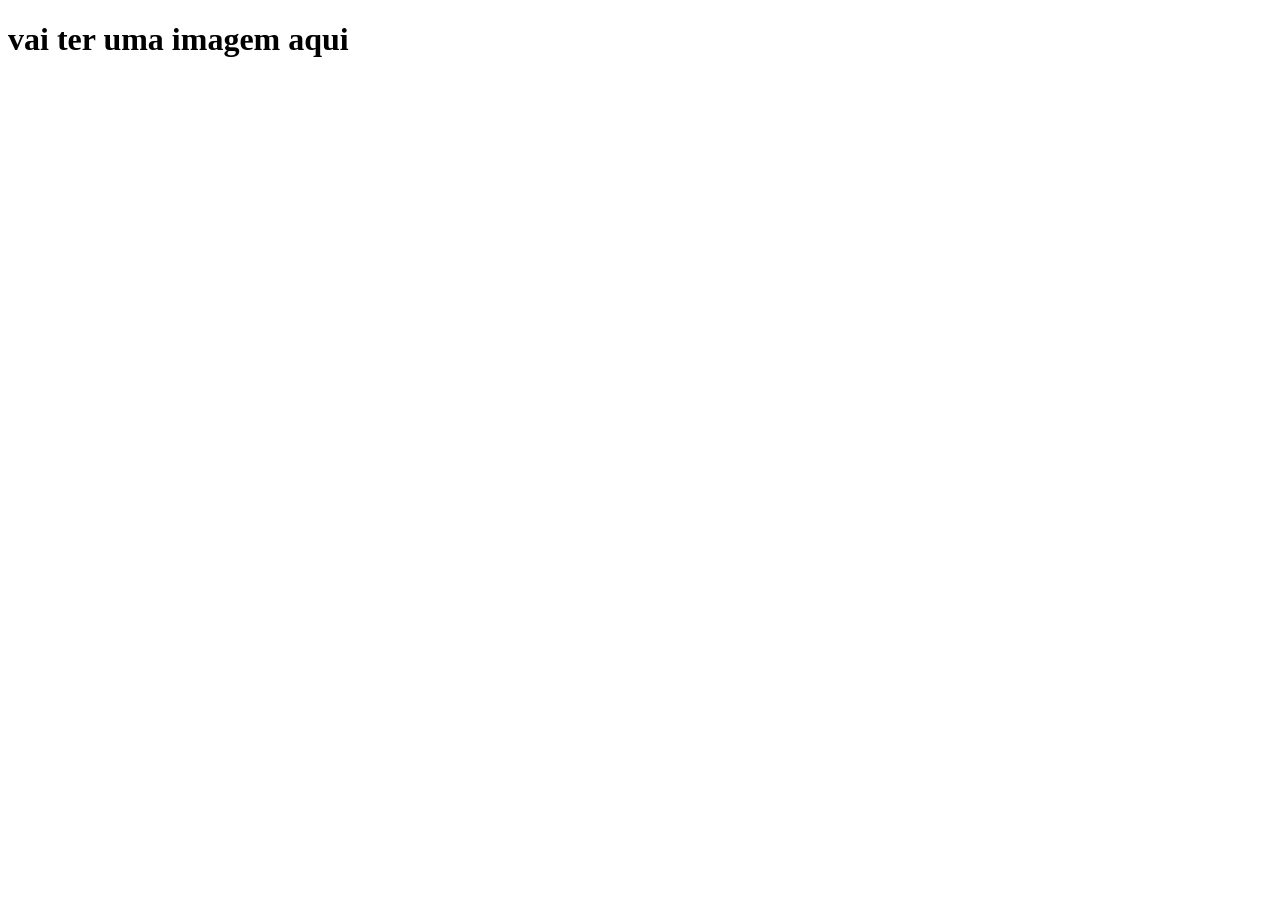
==== index.html @ 0fbf9ec9 "Add files via upload" ====
<!DOCTYPE html>
<html lang="en">
<head>
    <meta charset="UTF-8">
    <meta http-equiv="X-UA-Compatible" content="IE=edge">
    <meta name="viewport" content="width=device-width, initial-scale=1.0">
    <title>Document</title>
</head>
<link rel="stylesheet" href="style.css">
<body>
    <h1>vai ter uma imagem aqui</h1>
</body>
</html>
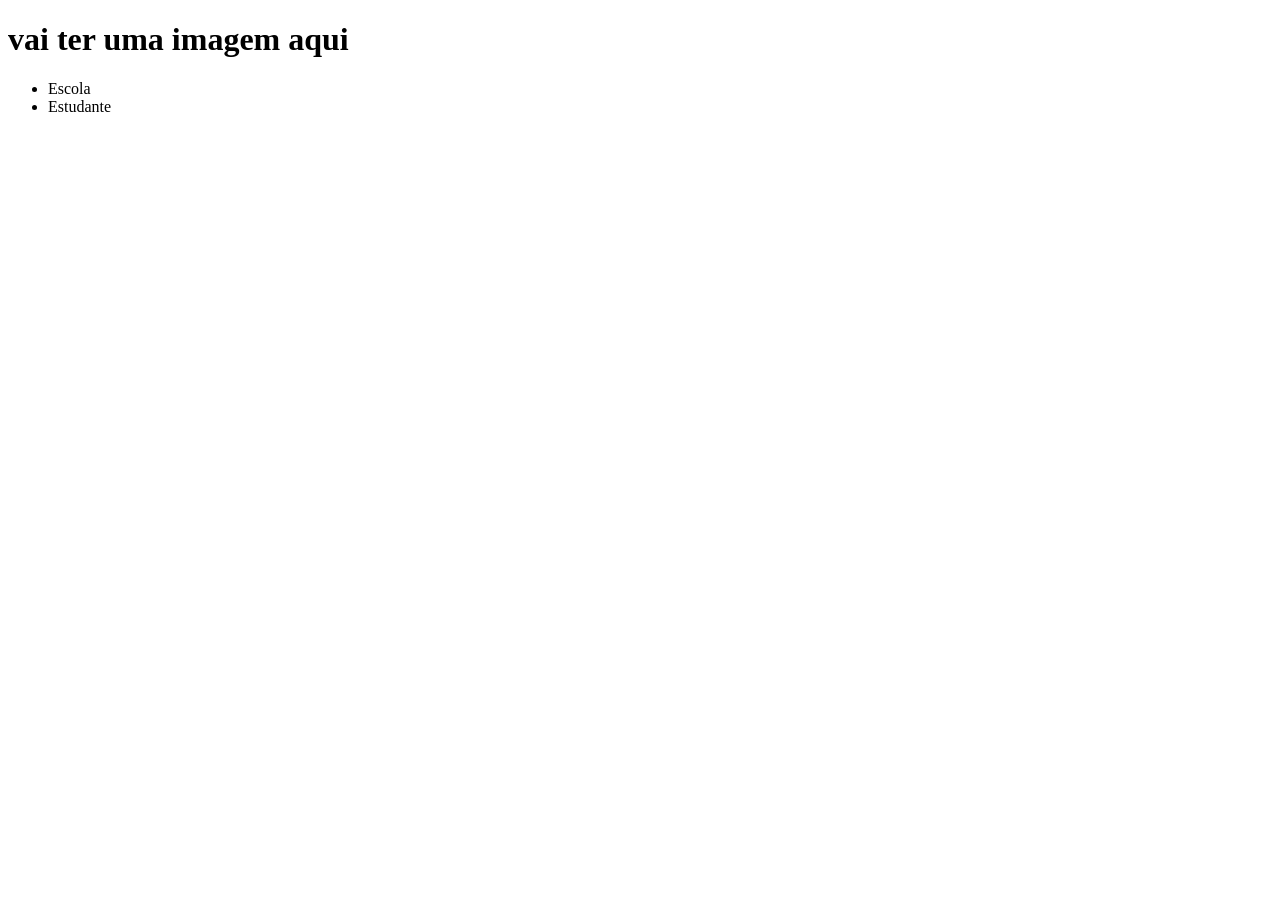
==== commit efe9c1e6: "Add files via upload" ====
--- a/index.html
+++ b/index.html
@@ -5,9 +5,16 @@
     <meta http-equiv="X-UA-Compatible" content="IE=edge">
     <meta name="viewport" content="width=device-width, initial-scale=1.0">
     <title>Document</title>
+    <link rel="stylesheet" href="style.css">
 </head>
-<link rel="stylesheet" href="style.css">
 <body>
+    <header>
     <h1>vai ter uma imagem aqui</h1>
+    <ul>
+        <li>Escola</li>
+        <li>Estudante</li>
+    </ul>
+    </header>
+
 </body>
 </html>
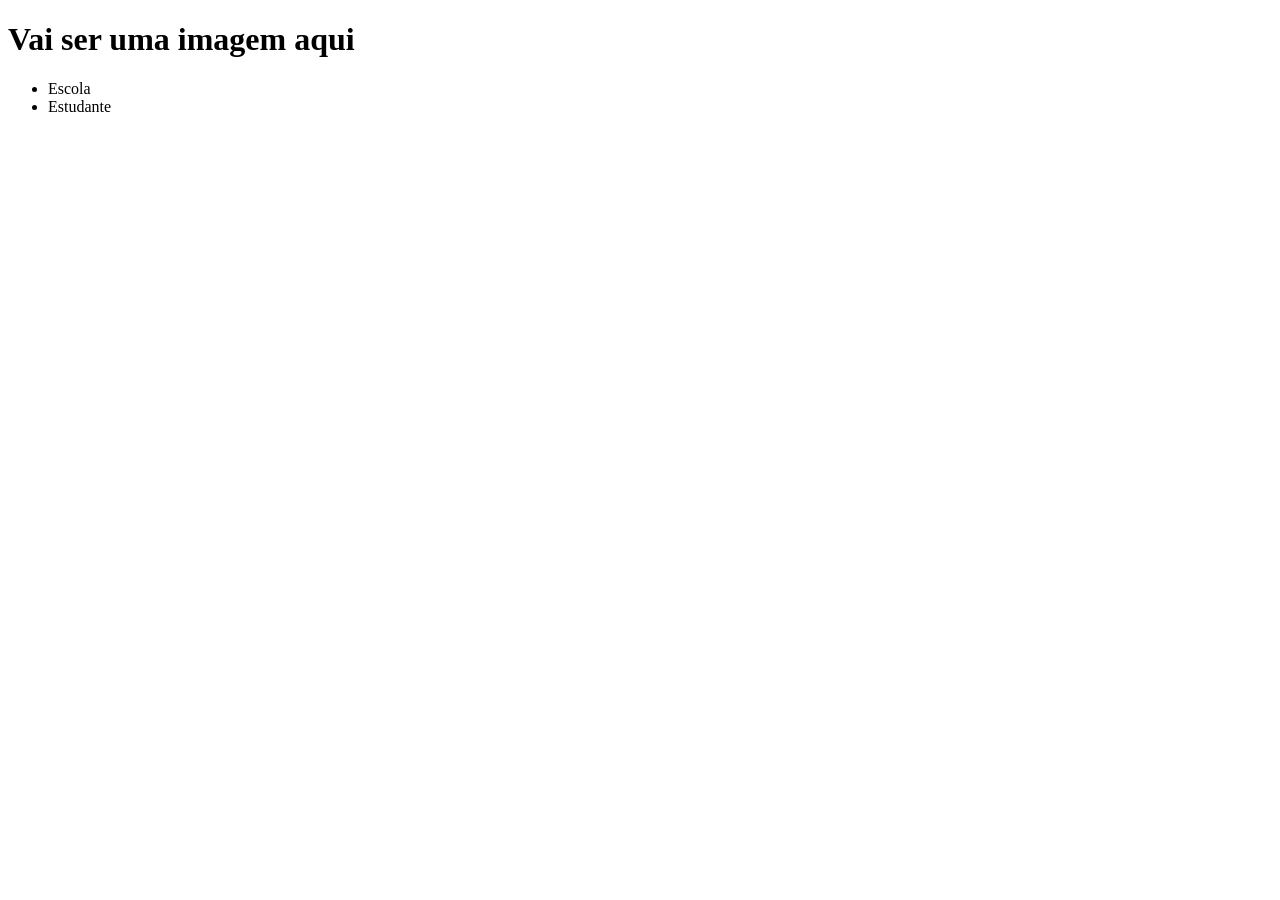
==== commit 9039bc8a: "Add files via upload" ====
--- a/index.html
+++ b/index.html
@@ -9,12 +9,12 @@
 </head>
 <body>
     <header>
-    <h1>vai ter uma imagem aqui</h1>
-    <ul>
-        <li>Escola</li>
-        <li>Estudante</li>
-    </ul>
+        <h1>Vai ser uma imagem aqui</h1>
+        <ul>
+            <li>Escola</li>
+            <li>Estudante</li>
+        </ul>
     </header>
 
 </body>
-</html>+</html>
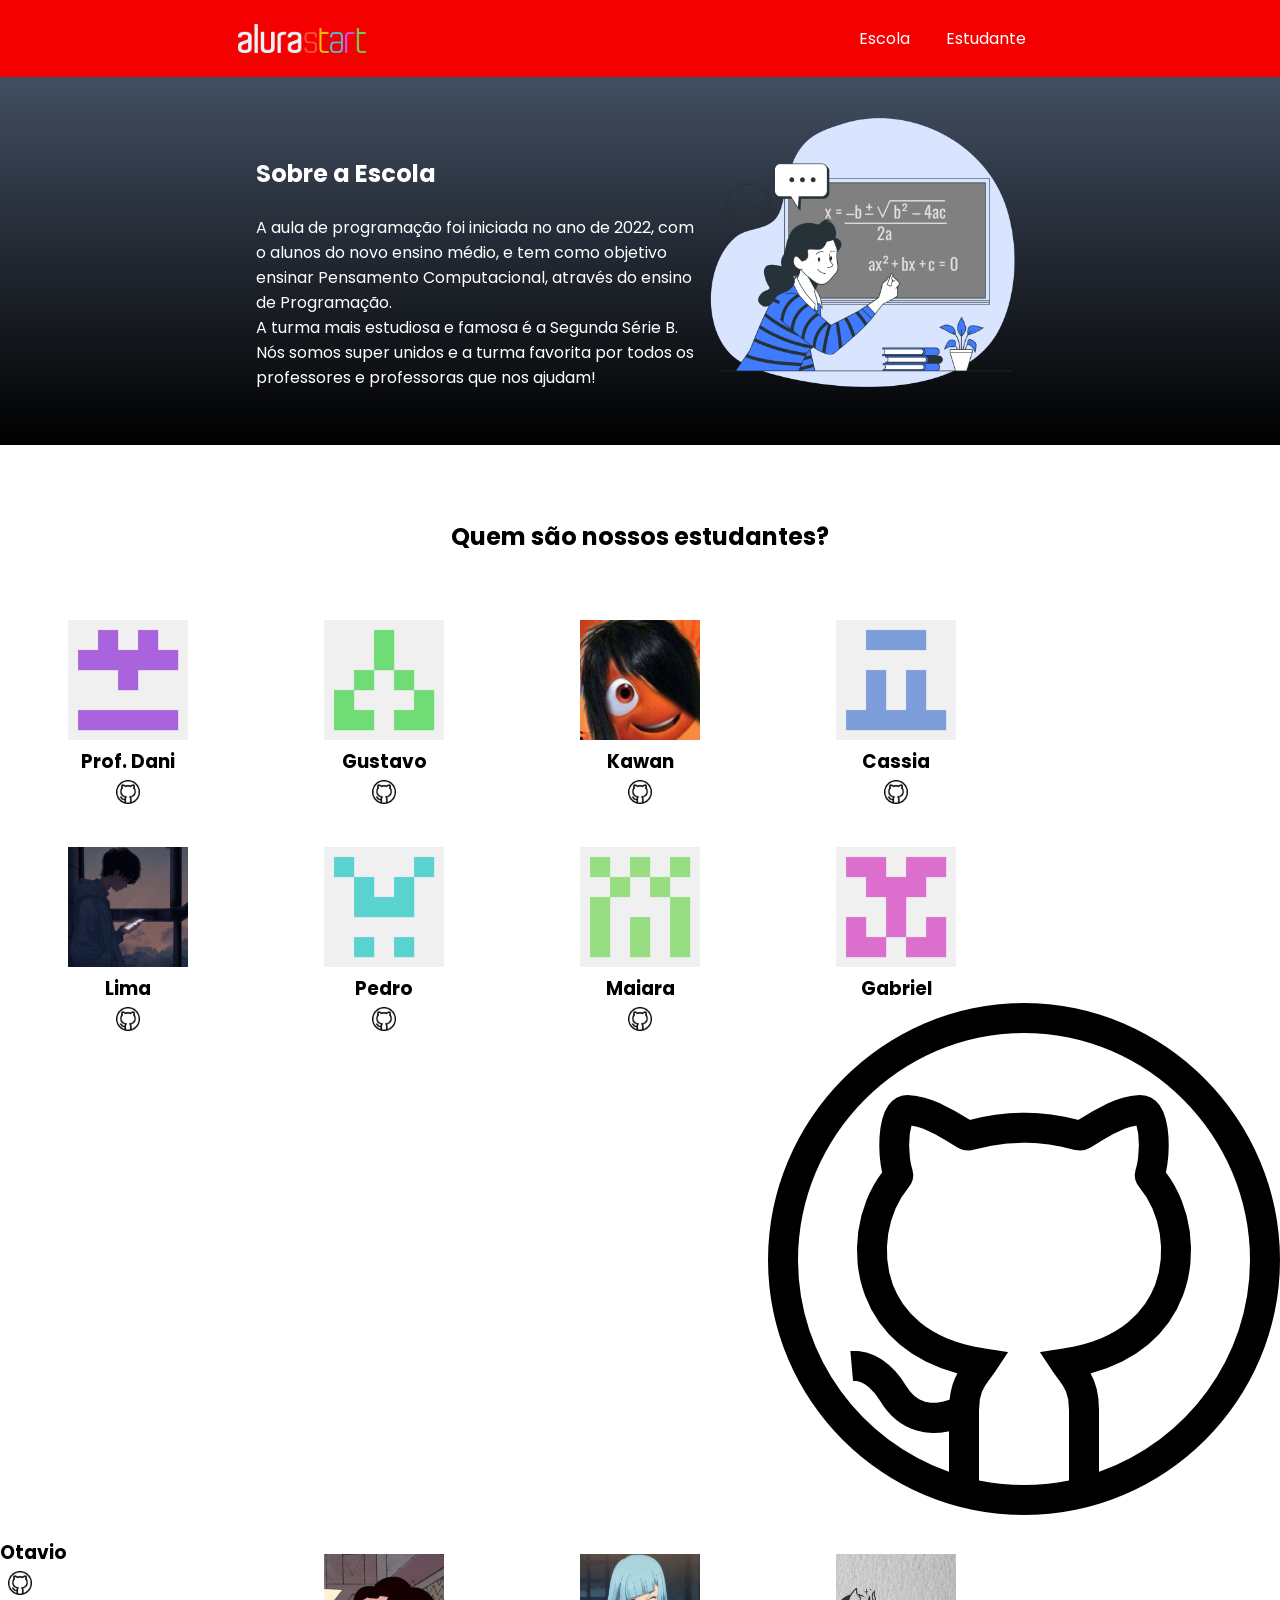
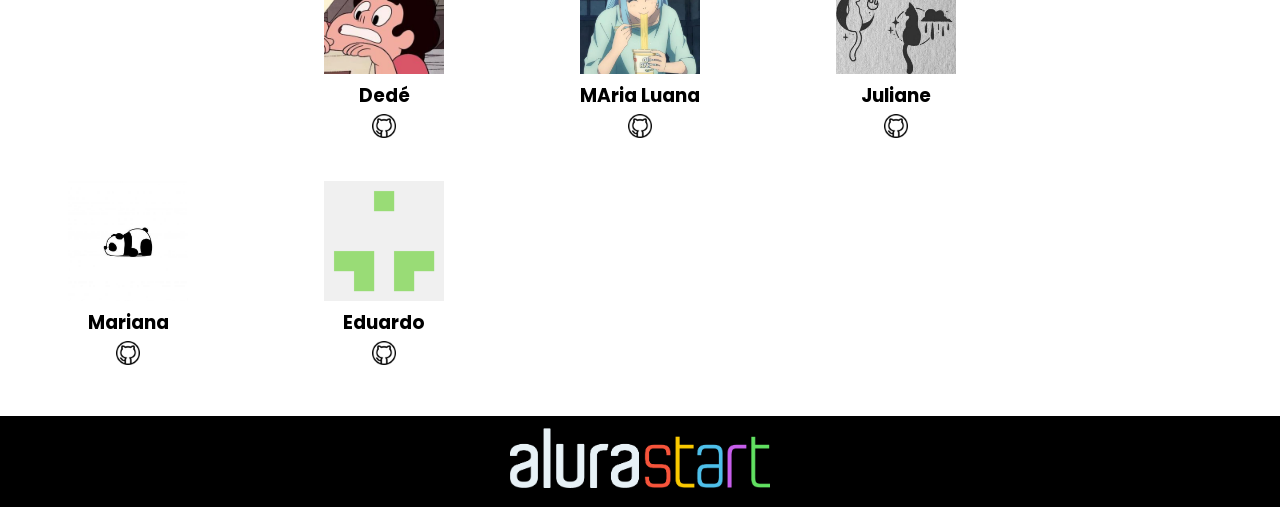
==== commit 15c7ad75: "Add files via upload" ====
--- a/index.html
+++ b/index.html
@@ -1,20 +1,149 @@
 <!DOCTYPE html>
 <html lang="en">
+
 <head>
     <meta charset="UTF-8">
     <meta http-equiv="X-UA-Compatible" content="IE=edge">
     <meta name="viewport" content="width=device-width, initial-scale=1.0">
-    <title>Document</title>
+    <title>Equipe Alura Start</title>
     <link rel="stylesheet" href="style.css">
+    <link rel="preconnect" href="https://fonts.googleapis.com">
+    <link rel="preconnect" href="https://fonts.gstatic.com" crossorigin>
+    <link href="https://fonts.googleapis.com/css2?family=Poppins&display=swap" rel="stylesheet">
 </head>
+
 <body>
-    <header>
-        <h1>Vai ser uma imagem aqui</h1>
-        <ul>
-            <li>Escola</li>
-            <li>Estudante</li>
+    <header class="cabecalho">
+        <img class="cabecalho-imagem" src="alurastart logo.png" alt="logo da alura start">
+        <ul class="cabecalho-lista">
+            <li class="cabecalho-lista-item"><a href="#escola">Escola</a></li>
+            <li class="cabecalho-lista-item"><a href="#estudante">Estudante</a></li>
         </ul>
     </header>
+    <section id="escola">
+        <div class="escola-div-conteudo">
+            <h2 class="escola-titulo">Sobre a Escola</h2>
+            <p class="escola-texto-um">A aula de programação foi iniciada no ano de 2022, com o alunos do novo ensino médio, e tem como objetivo ensinar Pensamento
+                Computacional, através do ensino de Programação.</p>
+            <p class="escola-texto-dois">A turma mais estudiosa e famosa é a Segunda Série B. Nós somos super unidos e a
+                turma favorita por todos os professores e professoras que nos ajudam!</p>
+        </div>
+        <img class="escola-imagem" src="Formula-bro.png" alt="imagem que representa uma professora em sala de aula">
+    </section>
 
+    <section id="estudante">
+        <h2 class="estudante-titulo">Quem são nossos estudantes?</h2>
+        <div class="estudante-todos">
+           
+            
+            <div class="estudante-div">
+                <img class="estudante-imagem" src="Prof Dani.png" alt="foto da Prof. Dani">
+                <h3 class="estudante-nome">Prof. Dani</h3>
+                <a href="https://github.com/danifarago"><img class="estudante-icone" src="github.png"
+                        alt="icone github"></a>
+         </div>
+        <div class="estudante-div">
+           <img class="estudante-imagem" src="Gustavo.png" alt="foto do Gustavo">
+           <h3 class="estudante-nome">Gustavo</h3>
+          <a href="https://github.com/ghuramosv"><img class="estudante-icone" src="github.png"
+          alt="icone github"></a>
+
+           </div>
+           <div class="estudante-div">
+          <img class="estudante-imagem" src="Kawan.jpeg" alt="foto do Kawan">
+            <h3 class="estudante-nome">Kawan</h3>
+           <a href=""><img class="estudante-icone" src="github.png"
+            alt="icone github"></a>
+
+        </div>
+            <div class="estudante-div">
+                <img class="estudante-imagem" src="Cassia.png" alt="foto da Cassia">
+                <h3 class="estudante-nome">Cassia</h3>
+                <a href="https://github.com/cassiakawane"><img class="estudante-icone" src="github.png"
+                        alt="icone github"></a>
+               
+            </div>
+            <span></span>
+            <div class="estudante-div">
+                <img class="estudante-imagem" src="Lima.jpeg" alt="foto do Lima">
+                <h3 class="estudante-nome">Lima</h3>
+                <a href="https://github.com/limabrZ"><img class="estudante-icone" src="github.png"
+                        alt="icone github"></a>
+               
+            </div>
+            <div class="estudante-div">
+                <img class="estudante-imagem" src="Pedro.png" alt="foto do Pedro">
+                <h3 class="estudante-nome">Pedro</h3>
+                <a href="https://github.com/pedrovinicius013"><img class="estudante-icone" src="github.png"
+                        alt="icone github"></a>
+               
+            </div>
+            <div class="estudante-div">
+                <img class="estudante-imagem" src="Maiara.png" alt="foto da Maiara">
+                <h3 class="estudante-nome">Maiara</h3>
+                <a href="https://github.com/maiaracaroline"><img class="estudante-icone" src="github.png"
+                        alt="icone github"></a>
+               
+            </div>
+            <div class="estudante-div">
+                <img class="estudante-imagem" src="Gabriel.png" alt="foto do Gustavo">
+                <h3 class="estudante-nome">Gabriel</h3>
+                <a href="https://github.com/Samuray8090sn"><img class="estudante-ichttps:/one" src="github.png"
+                        alt="icone github"></a>
+               
+            </div>
+            <span></span>
+            <div class="estud
+                <img class="estudante-imagem" src="Otavio.png" alt="foto do Otavio">
+                <h3 class="estudante-nome">Otavio</h3>
+                <a href="https://github.com/otaviojuninzkx"><img class="estudante-icone" src="github.png"
+                        alt="icone github"></a>
+                       
+                </div>
+        <div class="estudante-div">
+        <img class="estudante-imagem" src="Dede.jpeg" alt="foto do Dedé">
+        <h3 class="estudante-nome">Dedé</h3>
+        <a href="https://github.com/Dede142"><img class="estudante-icone" src="github.png"
+               alt="icone github"></a>
+          
+         </div>
+         <div class="estudante-div">
+          <img class="estudante-imagem" src="Maria Luana.jpeg" alt="foto da MariaLuana">
+         <h3 class="estudante-nome">MAria Luana</h3>
+           <a href="https://github.com/Maluliz150"><img class="estudante-icone" src="github.png"
+                alt="icone github"></a>
+
+          </div>
+         <div class="estudante-div">
+          <img class="estudante-imagem" src="Juliane.jpeg" alt="foto da Juliane">
+         <h3 class="estudante-nome">Juliane</h3>
+           <a href="https://github.com/JULIANEMACIEL"><img class="estudante-icone" src="github.png"
+                alt="icone github"></a>
+
+        </div>
+         <span></span>
+         <div class="estudante-div">
+          <img class="estudante-imagem" src="Mariana.jpeg" alt="foto da Mariana">
+         <h3 class="estudante-nome">Mariana</h3>
+           <a href="https://github.com/jikooker"><img class="estudante-icone" src="github.png"
+                alt="icone github"></a> 
+
+              
+            </div>
+            <div class="estudante-div">
+             <img class="estudante-imagem" src="Eduardo.png" alt="foto do Eduardo">
+            <h3 class="estudante-nome">Eduardo</h3>
+              <a href="https://github.com/EduardoMaass325713"><img class="estudante-icone" src="github.png"
+                   alt="icone github"></a>
+        </div>
+
+
+        </div>
+    </section>
+    
+    <footer class="rodape">
+        <img class="rodape-imagem" src="alurastart logo.png" alt="logo da alura start">
+    </footer>
 </body>
-</html>
+
+</html>
--- a/style.css
+++ b/style.css
@@ -0,0 +1,92 @@
+*{
+    margin: 0;
+    padding: 0;
+}
+body {
+    font-family: 'Poppins', sans-serif;
+}
+.cabecalho {
+    background-color: #f50000;
+    color: white;
+    display: flex;
+    justify-content: space-around;
+    align-items: center;
+    padding: 24px 0;
+}
+
+.cabecalho-imagem{
+    width: 10%;
+}
+
+.cabecalho-lista-item{
+    display: inline-block;
+    margin: 0 16px;
+    font-size: 16px;
+}
+
+.cabecalho-lista-item a{
+    text-decoration: none; 
+    color: white;
+}
+
+.escola-imagem{
+    width: 25%;
+}
+
+#escola{
+    background-image: linear-gradient(#424E61,#000000);
+    color:white;
+    display: flex;
+    justify-content: center;
+    align-items: center;
+    padding: 24px 0;
+}
+
+.escola-div-conteudo{
+    width: 35%;
+}
+
+
+.escola-titulo{
+    padding: 24px 0;
+}
+
+#estudante{
+    padding: 24px 0;
+}
+
+
+.estudante-imagem{
+    width: 120px;
+}
+
+.estudante-icone{
+    width: 24px;
+    padding: 4px 8px;
+}
+
+.estudante-div{
+    text-align: center;
+    padding: 16px 0;
+}
+
+.estudante-titulo{
+    text-align: center;
+    padding: 50px 0;
+}
+
+.estudante-todos{
+    display: grid;
+    grid-template-columns: 20% 20% 20% 20% 20%;
+}
+
+.rodape{
+    background-color: black;
+    text-align: center;
+}
+
+.rodape-imagem{
+    height: 60px;
+    padding: 12px 0;
+   
+}
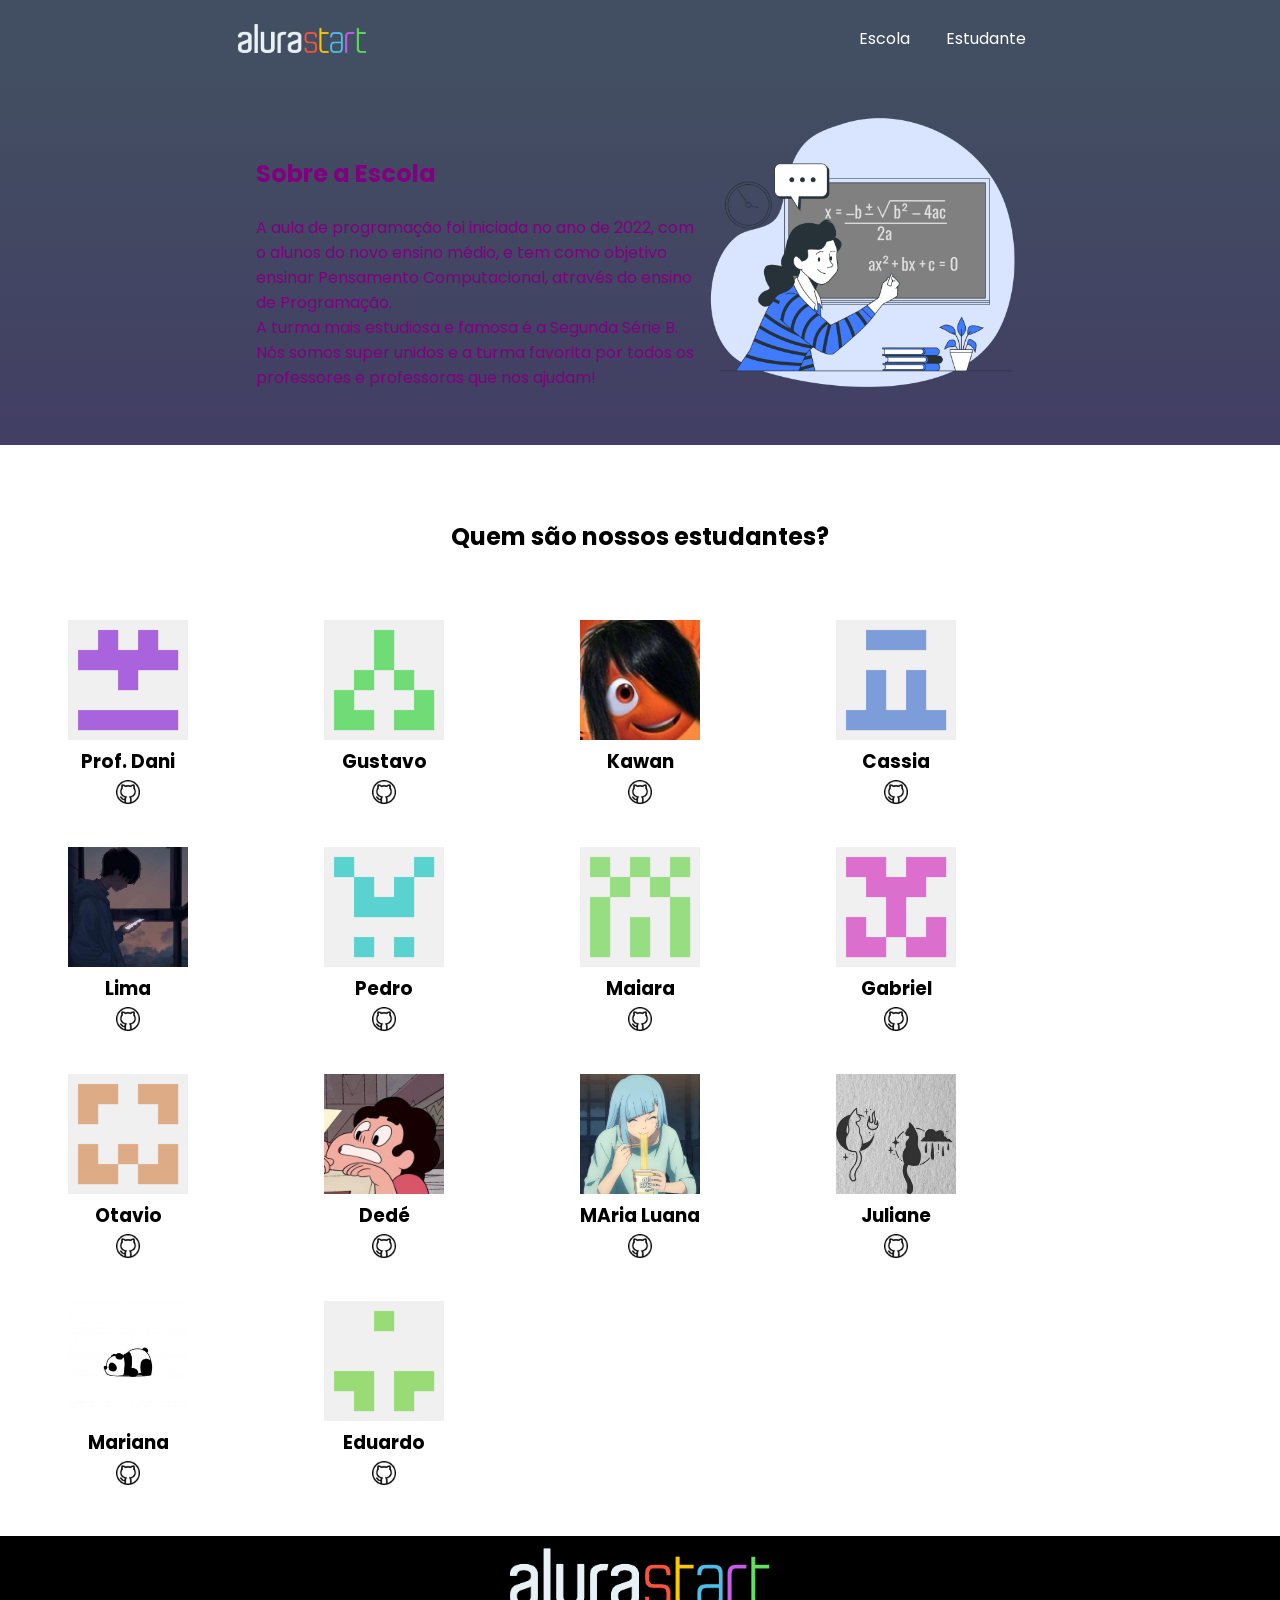
==== commit 67369bca: "Add files via upload" ====
--- a/index.html
+++ b/index.html
@@ -52,7 +52,7 @@
            <div class="estudante-div">
           <img class="estudante-imagem" src="Kawan.jpeg" alt="foto do Kawan">
             <h3 class="estudante-nome">Kawan</h3>
-           <a href=""><img class="estudante-icone" src="github.png"
+           <a href="https://github.com/kawanx32"><img class="estudante-icone" src="github.png"
             alt="icone github"></a>
 
         </div>
@@ -86,14 +86,14 @@
                
             </div>
             <div class="estudante-div">
-                <img class="estudante-imagem" src="Gabriel.png" alt="foto do Gustavo">
+                <img class="estudante-imagem" src="Gabriel.png" alt="foto do Gabriel">
                 <h3 class="estudante-nome">Gabriel</h3>
-                <a href="https://github.com/Samuray8090sn"><img class="estudante-ichttps:/one" src="github.png"
+                <a href="https://github.com/Samuray8090sn"><img class="estudante-icone" src="github.png"
                         alt="icone github"></a>
                
             </div>
             <span></span>
-            <div class="estud
+            <div class="estudante-div">
                 <img class="estudante-imagem" src="Otavio.png" alt="foto do Otavio">
                 <h3 class="estudante-nome">Otavio</h3>
                 <a href="https://github.com/otaviojuninzkx"><img class="estudante-icone" src="github.png"
--- a/style.css
+++ b/style.css
@@ -6,7 +6,7 @@
     font-family: 'Poppins', sans-serif;
 }
 .cabecalho {
-    background-color: #f50000;
+    background-color: #424E61;
     color: white;
     display: flex;
     justify-content: space-around;
@@ -34,8 +34,8 @@
 }
 
 #escola{
-    background-image: linear-gradient(#424E61,#000000);
-    color:white;
+    background-image: linear-gradient(#424E61,#423e64);
+    color:purple;
     display: flex;
     justify-content: center;
     align-items: center;
